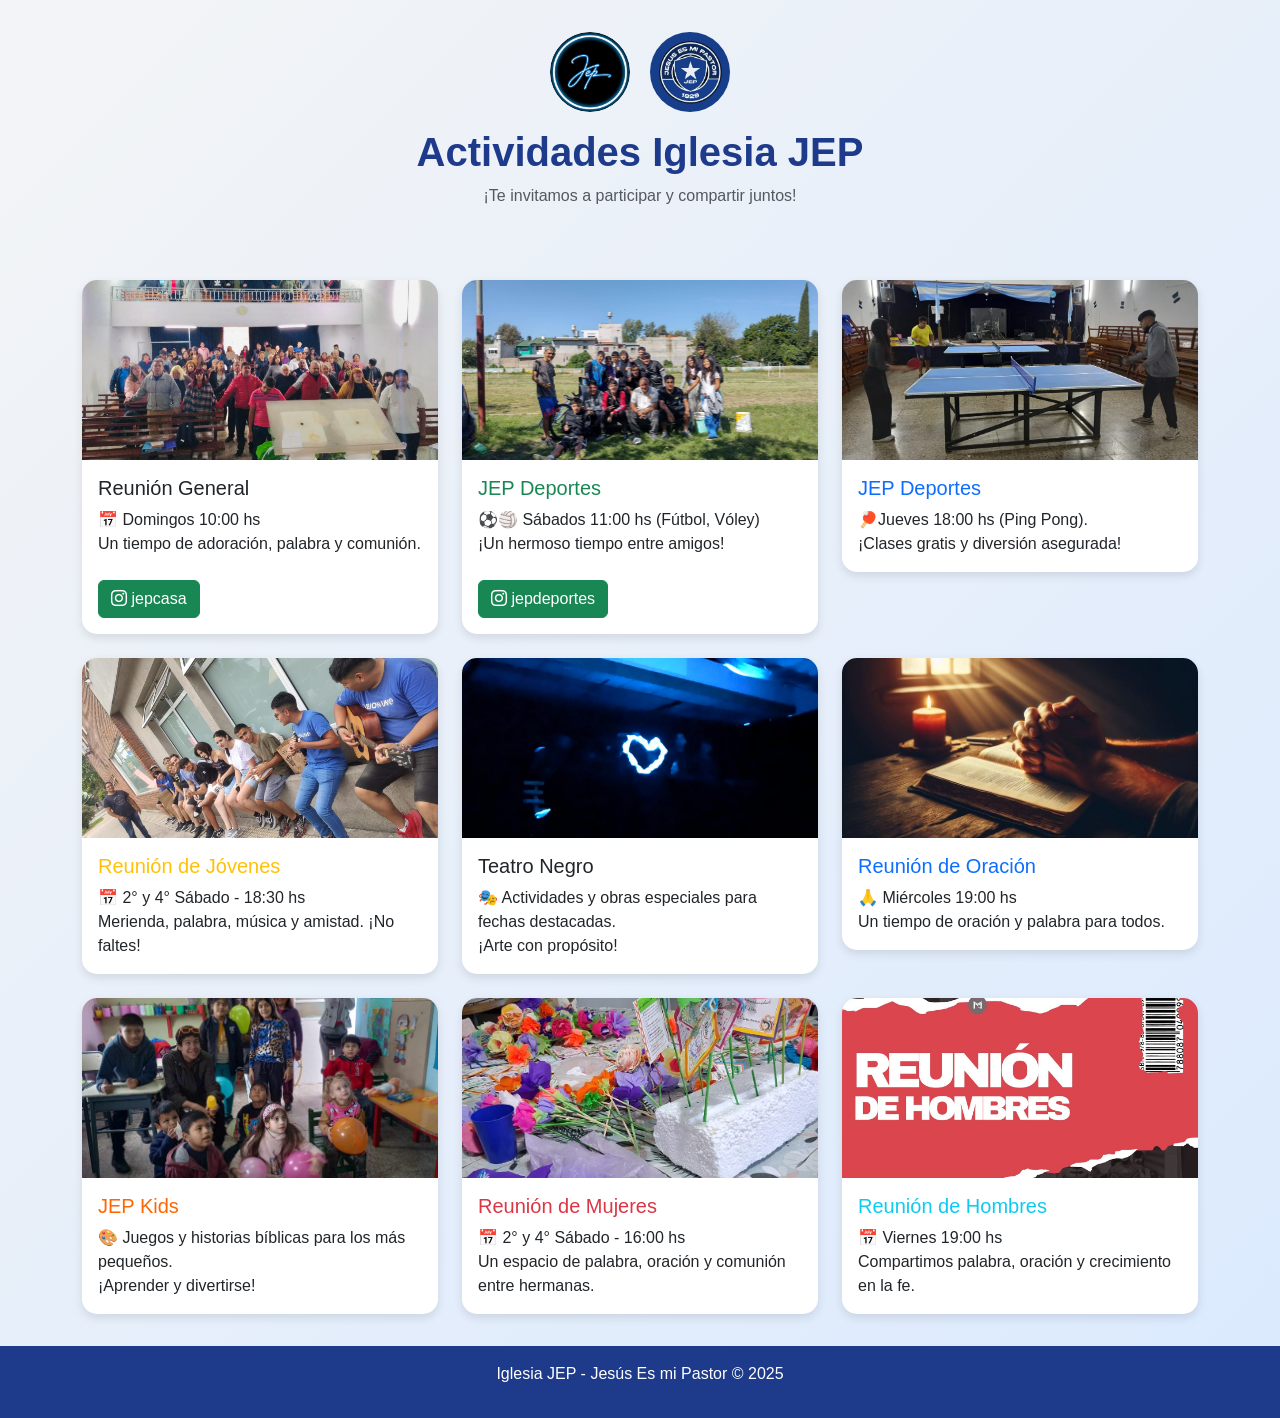
==== index.html @ e4c0217e "favicon 2.0" ====
<!DOCTYPE html>
<html lang="es">

<head>
    <meta charset="UTF-8">
    <meta name="viewport" content="width=device-width, initial-scale=1.0">
    <title>Actividades Iglesia JEP</title>
    <link rel="icon" href="img/logoJep.jpg" type="image/png" sizes="16x16">
    <link href="https://cdn.jsdelivr.net/npm/bootstrap@5.3.3/dist/css/bootstrap.min.css" rel="stylesheet">
    <!-- Agregá esto dentro del <head> si no lo tenías -->
    <link href="https://cdn.jsdelivr.net/npm/bootstrap-icons@1.11.3/font/bootstrap-icons.css" rel="stylesheet">

    <style>
        body {
            background: linear-gradient(135deg, #f3f4f6, #dbeafe);
            font-family: 'Poppins', sans-serif;
        }

        header {
            text-align: center;
            padding: 2rem 1rem;
        }

        header img {
            height: 80px;
            margin: 0 10px;
        }

        h1 {
            font-weight: 700;
            margin-top: 1rem;
            color: #1e3a8a;
        }

        .card {
            border: none;
            border-radius: 15px;
            box-shadow: 0 4px 10px rgba(0, 0, 0, 0.1);
            transition: transform 0.2s ease;
        }

        .card:hover {
            transform: translateY(-5px);
        }

        .card img {
            border-radius: 15px 15px 0 0;
            height: 180px;
            object-fit: cover;
        }

        footer {
            text-align: center;
            padding: 1rem;
            margin-top: 2rem;
            background: #1e3a8a;
            color: white;
        }
    </style>
</head>

<body>

    <header>
        <div class="d-flex justify-content-center align-items-center flex-wrap">
            <img src="img/logoJep.jpg" alt="Escudo Iglesia" class="rounded-circle">
            <img src="img/jepDeportesLogo.jpeg" alt="Escudo JEP Deportes" class="rounded-circle">
        </div>
        <h1>Actividades Iglesia JEP</h1>
        <p class="text-muted">¡Te invitamos a participar y compartir juntos!</p>
    </header>

    <div class="container my-4">
        <div class="row g-4">


            <!-- Reunión General -->
            <div class="col-md-6 col-lg-4">
                <div class="card">
                    <img src="img/jepcasa2.jpg" class="card-img-top" alt="Reunión Dominical">
                    <div class="card-body">
                        <h5 class="card-title text-dark">Reunión General</h5>
                        <p class="card-text">📅 Domingos 10:00 hs<br>Un tiempo de adoración, palabra y comunión.</p>
                        <a href="https://www.instagram.com/jepcasa/" target="_blank"
                            class="btn btn-success mt-2 align-items-center justify-content-center">
                            <i class="bi bi-instagram"></i> jepcasa
                        </a>
                    </div>
                </div>
            </div>

            <!-- JEP Deportes -->
            <div class="col-md-6 col-lg-4">
                <div class="card">
                    <img src="img/jepDeportes.jpg" class="card-img-top" alt="JEP Deportes">
                    <div class="card-body">
                        <h5 class="card-title text-success">JEP Deportes</h5>
                        <p class="card-text">
                            ⚽🏐 Sábados 11:00 hs (Fútbol, Vóley)<br>
                            ¡Un hermoso tiempo entre amigos!
                        </p>
                        <a href="https://www.instagram.com/jep.deportes/" target="_blank"
                            class="btn btn-success mt-2 align-items-center justify-content-center">
                            <i class="bi bi-instagram"></i> jepdeportes
                        </a>
                    </div>
                </div>
            </div>

            <div class="col-md-6 col-lg-4">
                <div class="card">
                    <img src="img/jepPingPong.jpg" class="card-img-top" alt="JEP Deportes">
                    <div class="card-body">
                        <h5 class="card-title text-primary">JEP Deportes</h5>
                        <p class="card-text">
                            🏓Jueves 18:00 hs (Ping Pong).<br>
                            ¡Clases gratis y diversión asegurada!
                        </p>
                    </div>
                </div>
            </div>

            <div class="col-md-6 col-lg-4">
                <div class="card">
                    <img src="img/jepJovenes2.jpg" class="card-img-top" alt="Reunión Jóvenes">
                    <div class="card-body">
                        <h5 class="card-title text-warning">Reunión de Jóvenes</h5>
                        <p class="card-text">📅 2° y 4° Sábado - 18:30 hs<br>Merienda, palabra, música y amistad. ¡No
                            faltes!</p>
                    </div>
                </div>
            </div>

            <div class="col-md-6 col-lg-4">
                <div class="card">
                    <img src="img/teatroNegro.jpg" class="card-img-top" alt="Teatro Negro">
                    <div class="card-body">
                        <h5 class="card-title text-dark">Teatro Negro</h5>
                        <p class="card-text">🎭 Actividades y obras especiales para fechas destacadas.<br>¡Arte con
                            propósito!</p>
                    </div>
                </div>
            </div>

            <div class="col-md-6 col-lg-4">
                <div class="card">
                    <img src="img/oracion.jpg" class="card-img-top" alt="Reunión de Oración">
                    <div class="card-body">
                        <h5 class="card-title text-primary">Reunión de Oración</h5>
                        <p class="card-text">🙏 Miércoles 19:00 hs<br>Un tiempo de oración y palabra para todos.</p>
                    </div>
                </div>
            </div>

            <div class="col-md-6 col-lg-4">
                <div class="card">
                    <img src="img/jepKids.jpg" class="card-img-top" alt="Teatro Negro">
                    <div class="card-body">
                        <h5 class="card-title" style="color:#ff6600;">JEP Kids</h5>
                        <p class="card-text">🎨 Juegos y historias bíblicas para los más pequeños.<br>¡Aprender y
                            divertirse!</p>
                    </div>
                </div>
            </div>

            <div class="col-md-6 col-lg-4">
                <div class="card">
                    <img src="img/mujeres.jpeg" class="card-img-top" alt="Reunión de Mujeres">
                    <div class="card-body">
                        <h5 class="card-title text-danger">Reunión de Mujeres</h5>
                        <p class="card-text">📅 2° y 4° Sábado - 16:00 hs<br>Un espacio de palabra, oración y comunión
                            entre hermanas.</p>
                    </div>
                </div>
            </div>

            <div class="col-md-6 col-lg-4">
                <div class="card">
                    <img src="img/hombres.jpg" class="card-img-top" alt="Reunión de Hombres">
                    <div class="card-body">
                        <h5 class="card-title text-info">Reunión de Hombres</h5>
                        <p class="card-text">📅 Viernes 19:00 hs<br>Compartimos palabra, oración y crecimiento en la fe.
                        </p>
                    </div>
                </div>
            </div>

        </div>
    </div>

    <footer>
        <p>Iglesia JEP - Jesús Es mi Pastor © 2025</p>
    </footer>

    <script src="https://cdn.jsdelivr.net/npm/bootstrap@5.3.3/dist/js/bootstrap.bundle.min.js"></script>
</body>

</html>
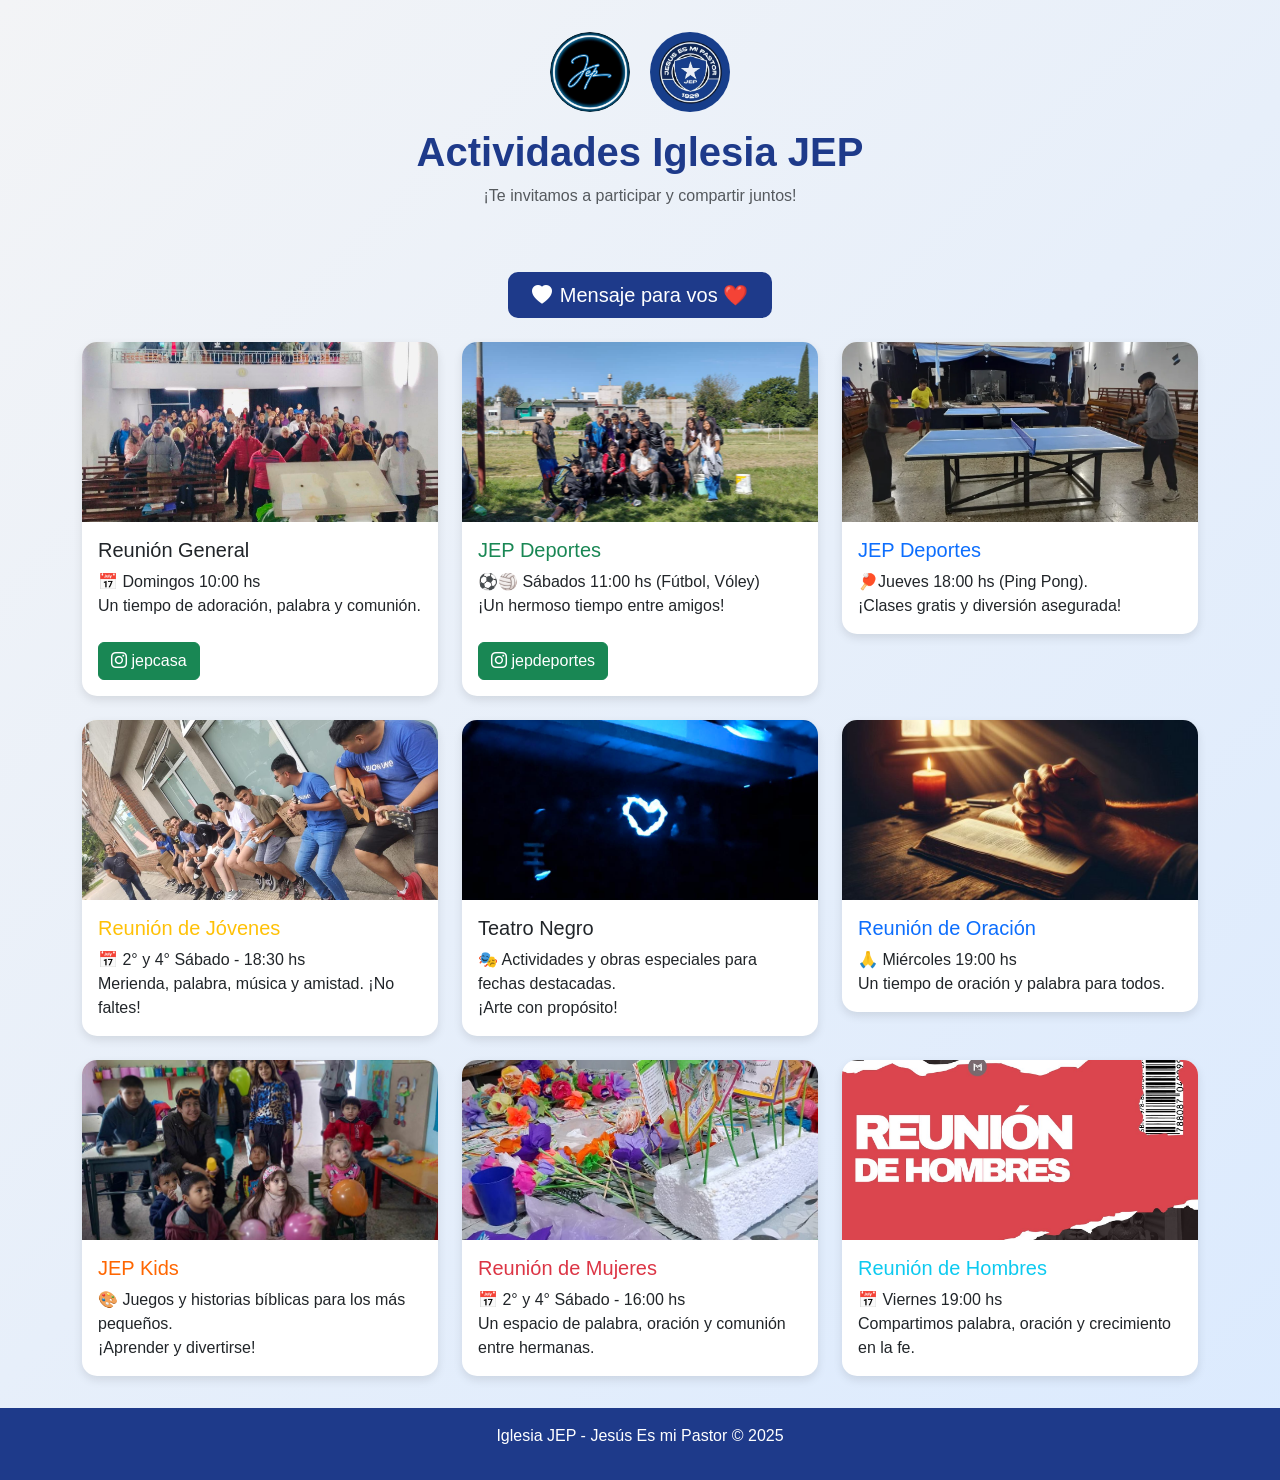
==== commit 0dc26caa: "llamamiento" ====
--- a/index.html
+++ b/index.html
@@ -5,7 +5,7 @@
     <meta charset="UTF-8">
     <meta name="viewport" content="width=device-width, initial-scale=1.0">
     <title>Actividades Iglesia JEP</title>
-    <link rel="icon" href="img/logoJep.jpg" type="image/png" sizes="16x16">
+    <link rel="icon" href="img/favicon.ico" type="image/x-icon" id="favicon">
     <link href="https://cdn.jsdelivr.net/npm/bootstrap@5.3.3/dist/css/bootstrap.min.css" rel="stylesheet">
     <!-- Agregá esto dentro del <head> si no lo tenías -->
     <link href="https://cdn.jsdelivr.net/npm/bootstrap-icons@1.11.3/font/bootstrap-icons.css" rel="stylesheet">
@@ -24,6 +24,11 @@
         header img {
             height: 80px;
             margin: 0 10px;
+        }
+
+        #favicon {
+            border-radius: 50%;
+            /* Hace el icono circular */
         }
 
         h1 {
@@ -69,6 +74,13 @@
         <h1>Actividades Iglesia JEP</h1>
         <p class="text-muted">¡Te invitamos a participar y compartir juntos!</p>
     </header>
+    <!-- Sección de llamamiento -->
+    <div class="container mt-3 d-flex justify-content-center align-items-center">
+        <a href="llamamiento.html" class="btn btn-primary btn-lg px-4 py-2"
+            style="border-radius: 10px; background-color: #1e3a8a; border: none;">
+            <i class="bi bi-heart-fill me-2"></i>Mensaje para vos ❤️
+        </a>
+    </div>
 
     <div class="container my-4">
         <div class="row g-4">
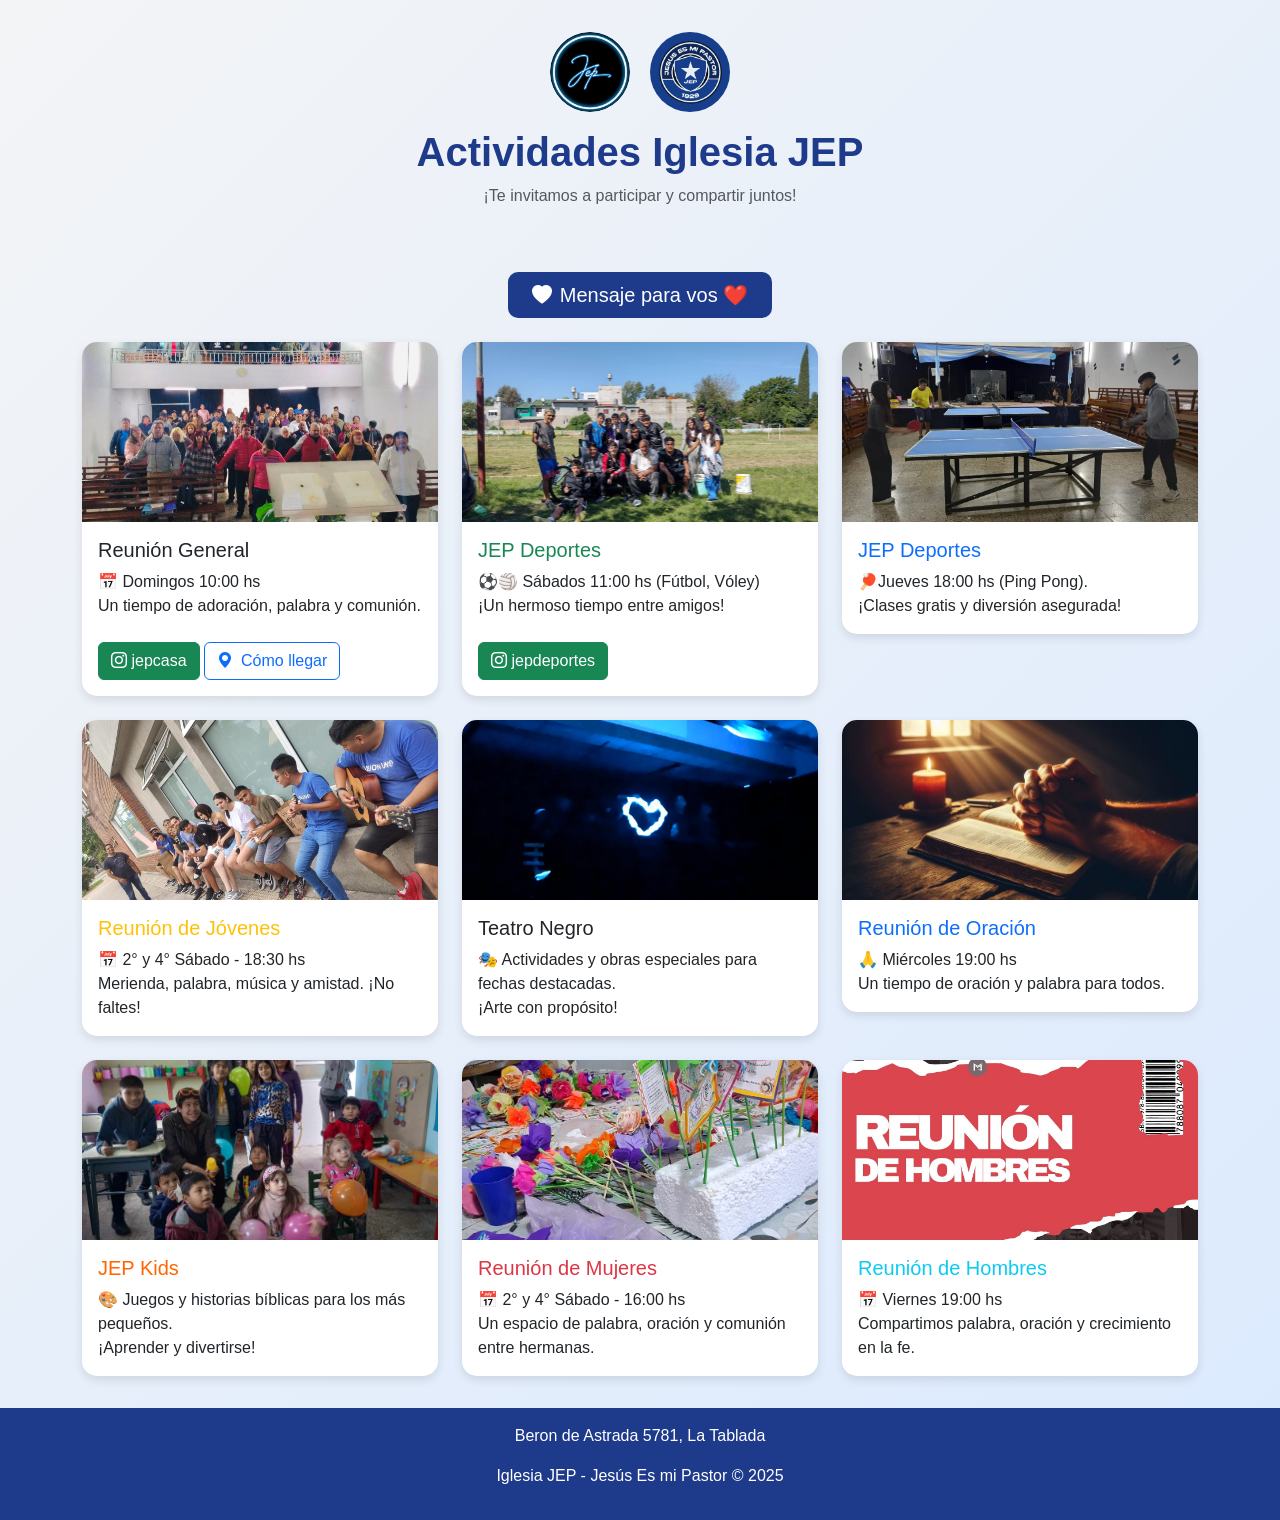
==== commit 59c339ed: "Update index.html" ====
--- a/index.html
+++ b/index.html
@@ -97,9 +97,14 @@
                             class="btn btn-success mt-2 align-items-center justify-content-center">
                             <i class="bi bi-instagram"></i> jepcasa
                         </a>
-                    </div>
-                </div>
-            </div>
+                        <a href="https://maps.app.goo.gl/AFFJ3zzauuSs1ewo6" target="_blank"
+                            class="btn btn-outline-primary mt-2 align-items-center justify-content-center">
+                            <i class="bi bi-geo-alt-fill me-2"></i>Cómo llegar
+                        </a>
+                    </div>
+                </div>
+            </div>
+
 
             <!-- JEP Deportes -->
             <div class="col-md-6 col-lg-4">
@@ -201,6 +206,7 @@
     </div>
 
     <footer>
+        <p>Beron de Astrada 5781, La Tablada</p>
         <p>Iglesia JEP - Jesús Es mi Pastor © 2025</p>
     </footer>
 
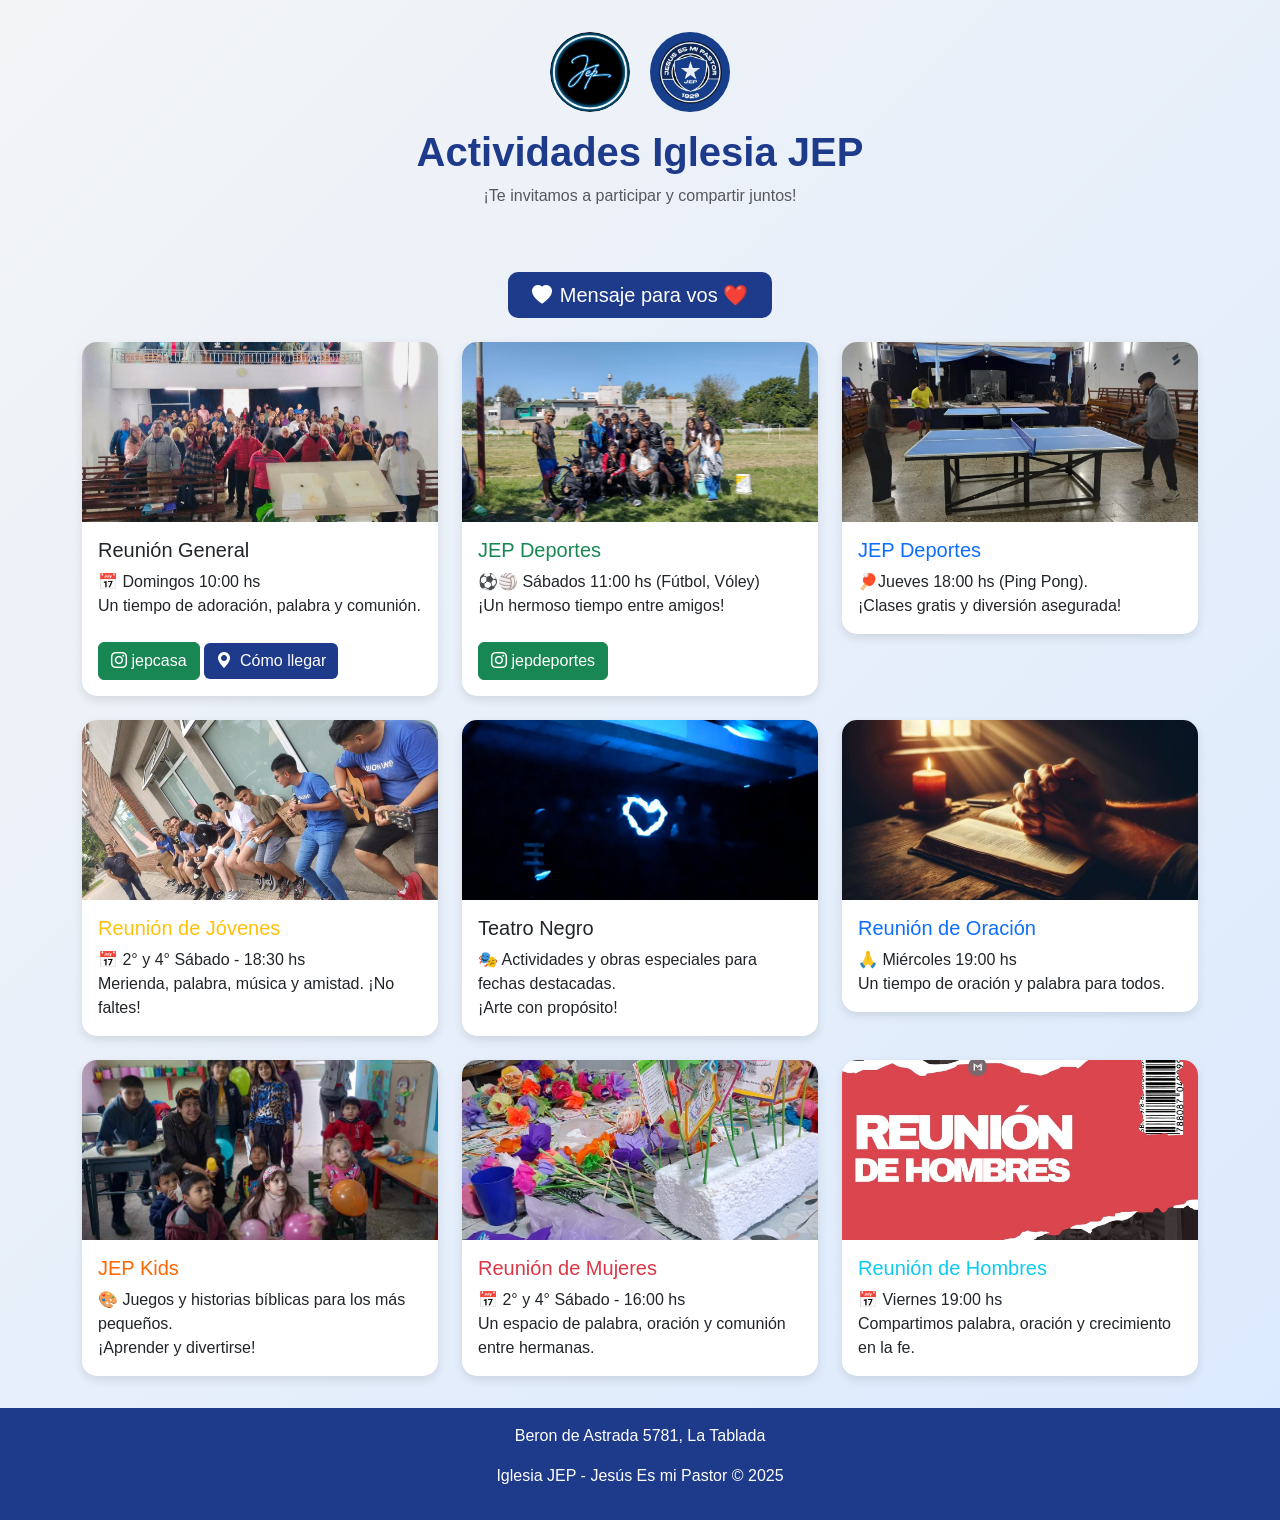
==== commit 532c07cf: "Update index.html" ====
--- a/index.html
+++ b/index.html
@@ -59,6 +59,18 @@
             padding: 1rem;
             margin-top: 2rem;
             background: #1e3a8a;
+            color: white;
+        }
+
+        .btn-mapa {
+            background-color: #1e3a8a;
+            color: white;
+            border: none;
+        }
+
+        .btn-mapa:hover {
+            background-color: #3749b3;
+            /* un azul un poco más claro al pasar el mouse */
             color: white;
         }
     </style>
@@ -98,7 +110,7 @@
                             <i class="bi bi-instagram"></i> jepcasa
                         </a>
                         <a href="https://maps.app.goo.gl/AFFJ3zzauuSs1ewo6" target="_blank"
-                            class="btn btn-outline-primary mt-2 align-items-center justify-content-center">
+                            class="btn btn-mapa mt-2 align-items-center justify-content-center">
                             <i class="bi bi-geo-alt-fill me-2"></i>Cómo llegar
                         </a>
                     </div>
